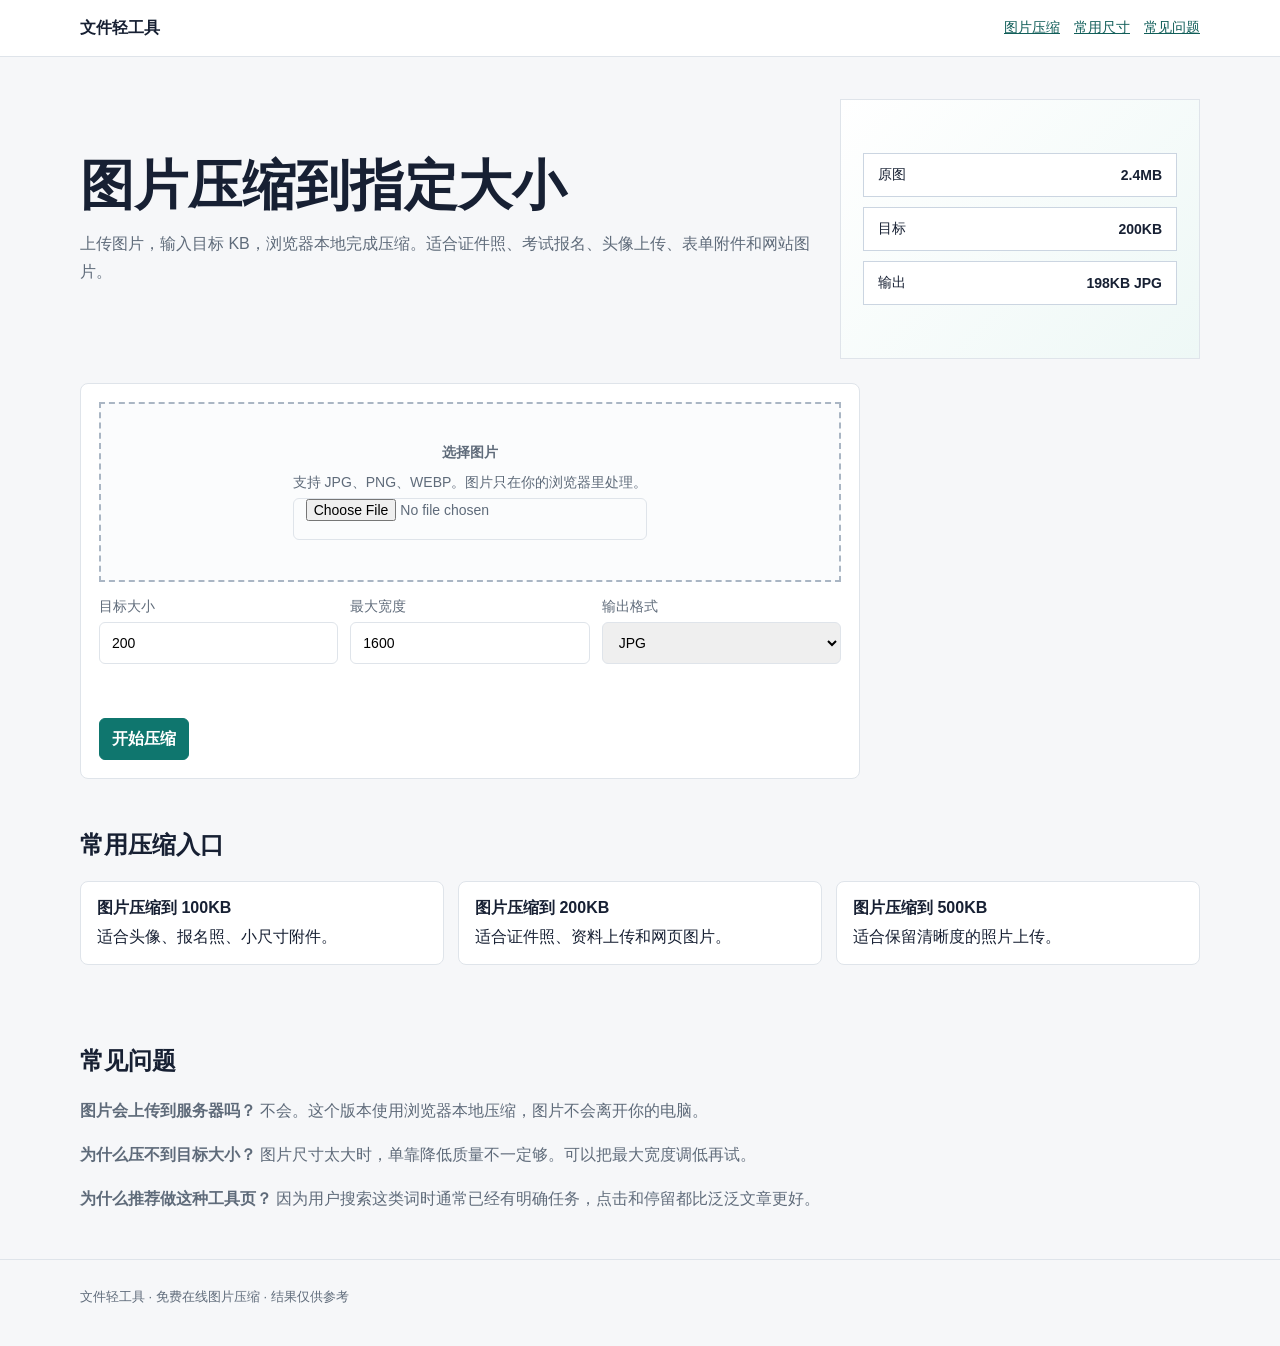
==== index.html @ c3d110ab "初版：图片压缩工具站，支持100KB/200KB/500KB长尾页" ====
<!doctype html>
<html lang="zh-CN">
  <head>
    <meta charset="utf-8">
    <meta name="viewport" content="width=device-width, initial-scale=1">
    <title>图片压缩到指定大小｜免费在线压缩 JPG/PNG 到 100KB、200KB</title>
    <meta name="description" content="上传图片，输入目标大小，在线压缩 JPG、PNG、WEBP 到指定 KB。适合报名、头像、证件照、表单上传等场景。">
    <link rel="stylesheet" href="./assets/styles.css">
  </head>
  <body>
    <header class="topbar">
      <div class="topbar-inner">
        <div class="brand">文件轻工具</div>
        <nav class="nav" aria-label="主要导航">
          <a href="#tool">图片压缩</a>
          <a href="#longtail">常用尺寸</a>
          <a href="#faq">常见问题</a>
        </nav>
      </div>
    </header>

    <main class="page">
      <section class="hero">
        <div>
          <h1>图片压缩到指定大小</h1>
          <p>上传图片，输入目标 KB，浏览器本地完成压缩。适合证件照、考试报名、头像上传、表单附件和网站图片。</p>
        </div>
        <div class="visual" aria-hidden="true">
          <div class="visual-stack">
            <div class="visual-row"><span>原图</span><strong>2.4MB</strong></div>
            <div class="visual-row"><span>目标</span><strong>200KB</strong></div>
            <div class="visual-row"><span>输出</span><strong>198KB JPG</strong></div>
          </div>
        </div>
      </section>

      <section id="tool" class="tool-shell" aria-label="图片压缩工具">
        <div class="panel">
          <div class="dropzone">
            <label>
              <strong>选择图片</strong>
              <span>支持 JPG、PNG、WEBP。图片只在你的浏览器里处理。</span>
              <input id="image-file" type="file" accept="image/*">
            </label>
          </div>

          <div class="controls">
            <label>
              目标大小
              <input id="target-kb" type="number" min="10" max="5000" value="200">
            </label>
            <label>
              最大宽度
              <input id="max-width" type="number" min="200" max="4000" value="1600">
            </label>
            <label>
              输出格式
              <select id="format">
                <option value="image/jpeg">JPG</option>
                <option value="image/webp">WEBP</option>
              </select>
            </label>
          </div>

          <p id="status" class="status" role="status"></p>
          <button id="compress-button" type="button">开始压缩</button>
        </div>

        <aside id="result" class="result" hidden aria-live="polite"></aside>
      </section>

      <section id="longtail" class="section">
        <h2>常用压缩入口</h2>
        <div class="longtail-grid">
          <a class="longtail-card" href="./tools/compress-image-to-100kb.html">
            <strong>图片压缩到 100KB</strong>
            <span>适合头像、报名照、小尺寸附件。</span>
          </a>
          <a class="longtail-card" href="./tools/compress-image-to-200kb.html">
            <strong>图片压缩到 200KB</strong>
            <span>适合证件照、资料上传和网页图片。</span>
          </a>
          <a class="longtail-card" href="./tools/compress-image-to-500kb.html">
            <strong>图片压缩到 500KB</strong>
            <span>适合保留清晰度的照片上传。</span>
          </a>
        </div>
      </section>

      <section id="faq" class="section">
        <h2>常见问题</h2>
        <p><strong>图片会上传到服务器吗？</strong> 不会。这个版本使用浏览器本地压缩，图片不会离开你的电脑。</p>
        <p><strong>为什么压不到目标大小？</strong> 图片尺寸太大时，单靠降低质量不一定够。可以把最大宽度调低再试。</p>
        <p><strong>为什么推荐做这种工具页？</strong> 因为用户搜索这类词时通常已经有明确任务，点击和停留都比泛泛文章更好。</p>
      </section>
    </main>

    <footer class="footer">
      <div class="page">文件轻工具 · 免费在线图片压缩 · 结果仅供参考</div>
    </footer>

    <script src="./assets/compress.js"></script>
  </body>
</html>
---- assets/styles.css ----
:root {
  color-scheme: light;
  --bg: #f6f7f9;
  --panel: #ffffff;
  --text: #172033;
  --muted: #5f6b7a;
  --line: #dfe4ea;
  --accent: #0f766e;
  --accent-dark: #115e59;
  --warn: #a16207;
}

* {
  box-sizing: border-box;
}

body {
  margin: 0;
  font-family: Arial, "Microsoft YaHei", sans-serif;
  background: var(--bg);
  color: var(--text);
  letter-spacing: 0;
}

a {
  color: var(--accent-dark);
}

.topbar {
  border-bottom: 1px solid var(--line);
  background: rgba(255, 255, 255, 0.92);
  position: sticky;
  top: 0;
  z-index: 2;
}

.topbar-inner,
.page {
  width: min(1120px, calc(100% - 32px));
  margin: 0 auto;
}

.topbar-inner {
  height: 56px;
  display: flex;
  align-items: center;
  justify-content: space-between;
  gap: 16px;
}

.brand {
  font-weight: 700;
}

.nav {
  display: flex;
  gap: 14px;
  font-size: 14px;
}

.hero {
  padding: 42px 0 24px;
  display: grid;
  grid-template-columns: minmax(0, 1fr) 360px;
  gap: 28px;
  align-items: center;
}

.hero h1 {
  margin: 0 0 14px;
  font-size: clamp(30px, 5vw, 54px);
  line-height: 1.08;
}

.hero p,
.section p {
  color: var(--muted);
  line-height: 1.75;
}

.visual {
  min-height: 260px;
  border: 1px solid var(--line);
  background: linear-gradient(135deg, #ffffff 0%, #eef8f6 100%);
  display: grid;
  place-items: center;
  padding: 22px;
}

.visual-stack {
  width: 100%;
  display: grid;
  gap: 10px;
}

.visual-row {
  min-height: 44px;
  border: 1px solid #cbd5e1;
  background: #fff;
  display: flex;
  align-items: center;
  justify-content: space-between;
  padding: 0 14px;
  font-size: 14px;
}

.tool-shell {
  display: grid;
  grid-template-columns: 1fr 320px;
  gap: 20px;
  align-items: start;
}

.panel,
.result,
.longtail-card {
  background: var(--panel);
  border: 1px solid var(--line);
  border-radius: 8px;
}

.panel,
.result {
  padding: 18px;
}

.dropzone {
  border: 2px dashed #aab6c4;
  background: #fbfcfd;
  min-height: 180px;
  display: grid;
  place-items: center;
  text-align: center;
  padding: 18px;
}

.dropzone strong {
  display: block;
  margin-bottom: 6px;
}

.controls {
  display: grid;
  grid-template-columns: repeat(3, minmax(0, 1fr));
  gap: 12px;
  margin-top: 16px;
}

label {
  display: grid;
  gap: 6px;
  font-size: 14px;
  color: var(--muted);
}

input,
select,
button {
  min-height: 42px;
  border: 1px solid var(--line);
  border-radius: 6px;
  padding: 0 12px;
  font: inherit;
}

button {
  cursor: pointer;
  border-color: var(--accent);
  background: var(--accent);
  color: #fff;
  font-weight: 700;
}

button:disabled {
  cursor: not-allowed;
  background: #94a3b8;
  border-color: #94a3b8;
}

.status {
  margin-top: 14px;
  color: var(--warn);
  min-height: 24px;
}

.result img {
  width: 100%;
  display: block;
  border: 1px solid var(--line);
  margin-bottom: 12px;
}

.metric {
  display: flex;
  justify-content: space-between;
  gap: 12px;
  padding: 10px 0;
  border-bottom: 1px solid var(--line);
}

.metric:last-child {
  border-bottom: 0;
}

.download {
  display: block;
  min-height: 42px;
  line-height: 42px;
  text-align: center;
  border-radius: 6px;
  background: var(--accent-dark);
  color: #fff;
  text-decoration: none;
  font-weight: 700;
  margin-top: 14px;
}

.section {
  padding: 30px 0;
}

.longtail-grid {
  display: grid;
  grid-template-columns: repeat(3, minmax(0, 1fr));
  gap: 14px;
}

.longtail-card {
  padding: 16px;
  text-decoration: none;
  color: var(--text);
}

.longtail-card strong {
  display: block;
  margin-bottom: 8px;
}

.footer {
  color: var(--muted);
  font-size: 13px;
  padding: 28px 0 40px;
  border-top: 1px solid var(--line);
}

@media (max-width: 860px) {
  .hero,
  .tool-shell,
  .controls,
  .longtail-grid {
    grid-template-columns: 1fr;
  }

  .nav {
    display: none;
  }
}
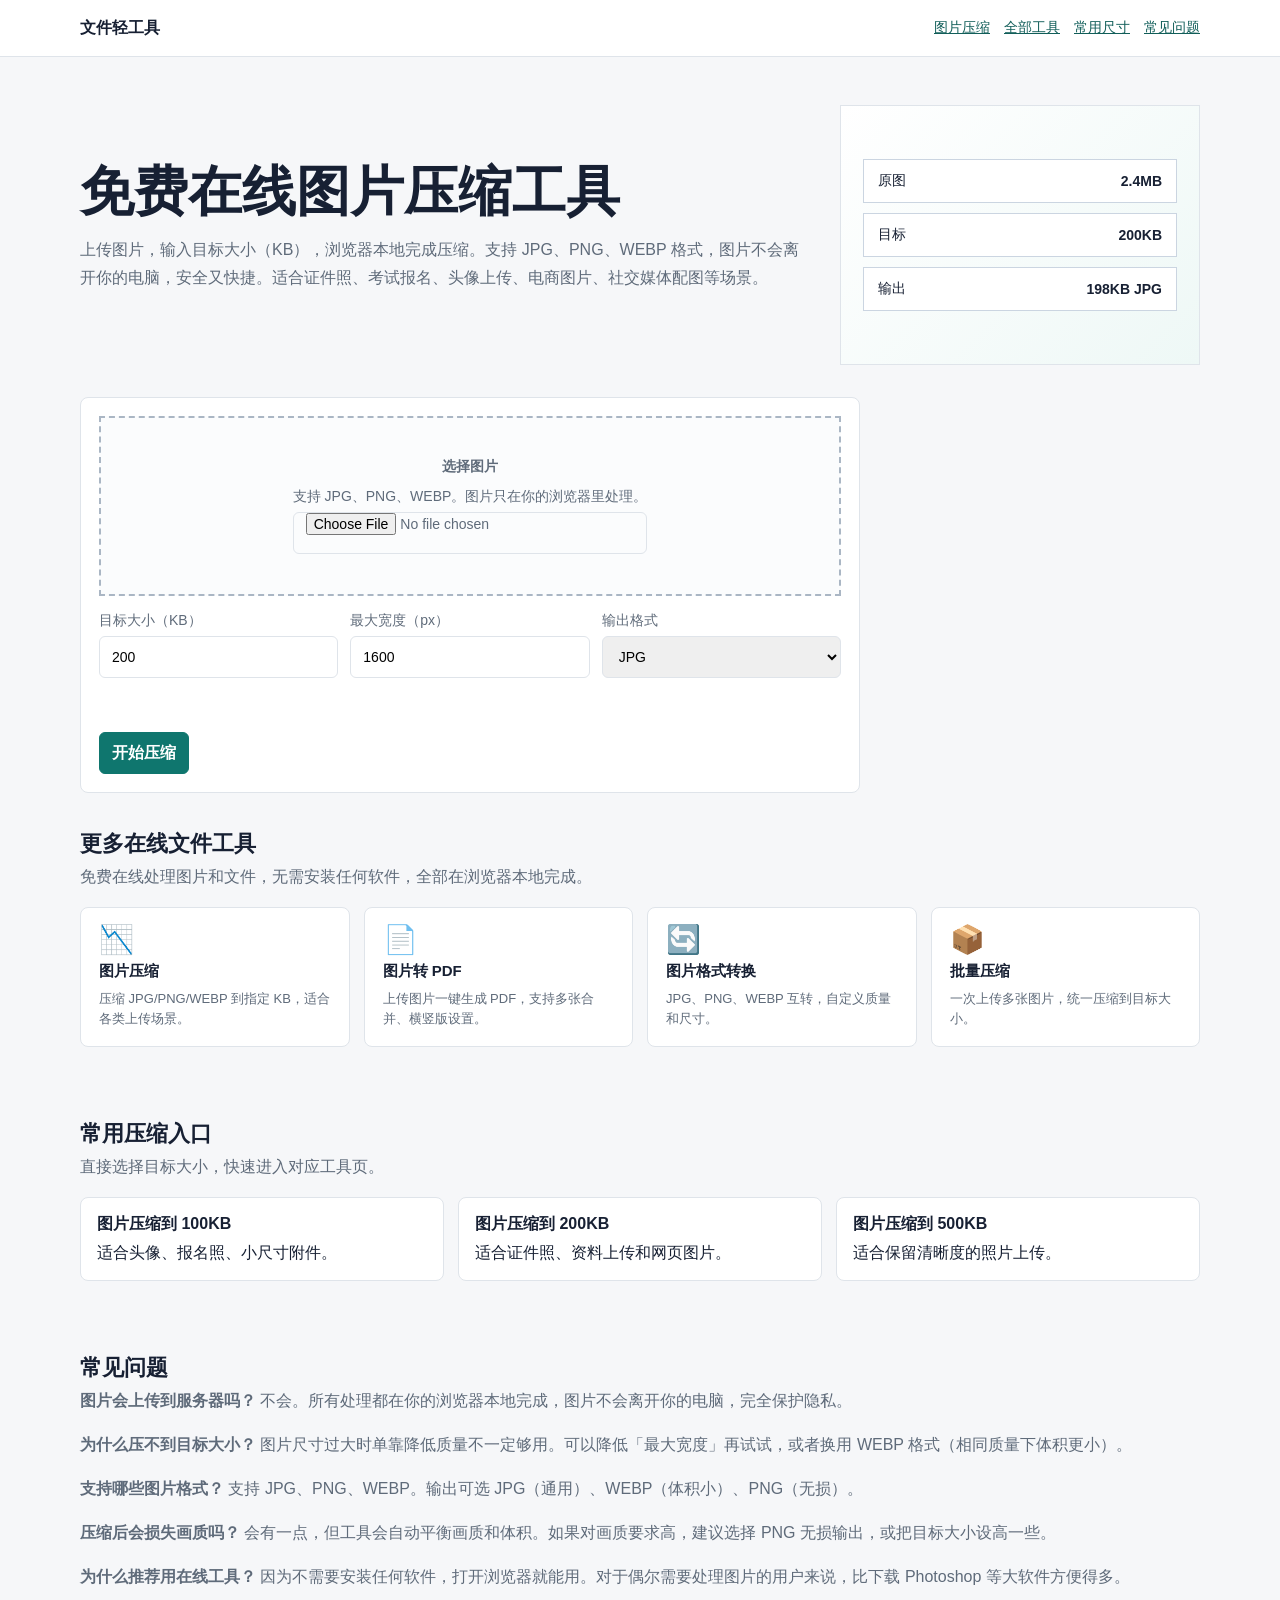
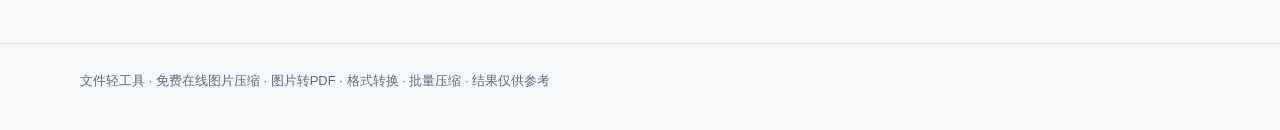
==== commit 13f26733: "新增3个工具页：图片转PDF、格式转换、批量压缩，优化样式与SEO" ====
--- a/index.html
+++ b/index.html
@@ -3,8 +3,8 @@
   <head>
     <meta charset="utf-8">
     <meta name="viewport" content="width=device-width, initial-scale=1">
-    <title>图片压缩到指定大小｜免费在线压缩 JPG/PNG 到 100KB、200KB</title>
-    <meta name="description" content="上传图片，输入目标大小，在线压缩 JPG、PNG、WEBP 到指定 KB。适合报名、头像、证件照、表单上传等场景。">
+    <title>免费在线图片压缩工具｜JPG/PNG/WEBP 压缩到指定大小</title>
+    <meta name="description" content="免费在线图片压缩，支持 JPG、PNG、WEBP 格式。浏览器本地处理，不上传服务器，保护隐私。一键压缩到 100KB、200KB、500KB 等任意大小，适合证件照、报名照片、头像、电商图片等场景。">
     <link rel="stylesheet" href="./assets/styles.css">
   </head>
   <body>
@@ -12,9 +12,10 @@
       <div class="topbar-inner">
         <div class="brand">文件轻工具</div>
         <nav class="nav" aria-label="主要导航">
-          <a href="#tool">图片压缩</a>
-          <a href="#longtail">常用尺寸</a>
-          <a href="#faq">常见问题</a>
+          <a href="./index.html#tool">图片压缩</a>
+          <a href="./index.html#tools">全部工具</a>
+          <a href="./index.html#longtail">常用尺寸</a>
+          <a href="./index.html#faq">常见问题</a>
         </nav>
       </div>
     </header>
@@ -22,8 +23,8 @@
     <main class="page">
       <section class="hero">
         <div>
-          <h1>图片压缩到指定大小</h1>
-          <p>上传图片，输入目标 KB，浏览器本地完成压缩。适合证件照、考试报名、头像上传、表单附件和网站图片。</p>
+          <h1>免费在线图片压缩工具</h1>
+          <p>上传图片，输入目标大小（KB），浏览器本地完成压缩。支持 JPG、PNG、WEBP 格式，图片不会离开你的电脑，安全又快捷。适合证件照、考试报名、头像上传、电商图片、社交媒体配图等场景。</p>
         </div>
         <div class="visual" aria-hidden="true">
           <div class="visual-stack">
@@ -46,11 +47,11 @@
 
           <div class="controls">
             <label>
-              目标大小
+              目标大小（KB）
               <input id="target-kb" type="number" min="10" max="5000" value="200">
             </label>
             <label>
-              最大宽度
+              最大宽度（px）
               <input id="max-width" type="number" min="200" max="4000" value="1600">
             </label>
             <label>
@@ -58,6 +59,7 @@
               <select id="format">
                 <option value="image/jpeg">JPG</option>
                 <option value="image/webp">WEBP</option>
+                <option value="image/png">PNG（无损）</option>
               </select>
             </label>
           </div>
@@ -69,8 +71,36 @@
         <aside id="result" class="result" hidden aria-live="polite"></aside>
       </section>
 
+      <section id="tools" class="section">
+        <h2>更多在线文件工具</h2>
+        <p>免费在线处理图片和文件，无需安装任何软件，全部在浏览器本地完成。</p>
+        <div class="tool-grid">
+          <a class="tool-card" href="./index.html">
+            <div class="icon">📉</div>
+            <strong>图片压缩</strong>
+            <span>压缩 JPG/PNG/WEBP 到指定 KB，适合各类上传场景。</span>
+          </a>
+          <a class="tool-card" href="./tools/image-to-pdf.html">
+            <div class="icon">📄</div>
+            <strong>图片转 PDF</strong>
+            <span>上传图片一键生成 PDF，支持多张合并、横竖版设置。</span>
+          </a>
+          <a class="tool-card" href="./tools/format-converter.html">
+            <div class="icon">🔄</div>
+            <strong>图片格式转换</strong>
+            <span>JPG、PNG、WEBP 互转，自定义质量和尺寸。</span>
+          </a>
+          <a class="tool-card" href="./tools/batch-compress.html">
+            <div class="icon">📦</div>
+            <strong>批量压缩</strong>
+            <span>一次上传多张图片，统一压缩到目标大小。</span>
+          </a>
+        </div>
+      </section>
+
       <section id="longtail" class="section">
         <h2>常用压缩入口</h2>
+        <p>直接选择目标大小，快速进入对应工具页。</p>
         <div class="longtail-grid">
           <a class="longtail-card" href="./tools/compress-image-to-100kb.html">
             <strong>图片压缩到 100KB</strong>
@@ -89,14 +119,16 @@
 
       <section id="faq" class="section">
         <h2>常见问题</h2>
-        <p><strong>图片会上传到服务器吗？</strong> 不会。这个版本使用浏览器本地压缩，图片不会离开你的电脑。</p>
-        <p><strong>为什么压不到目标大小？</strong> 图片尺寸太大时，单靠降低质量不一定够。可以把最大宽度调低再试。</p>
-        <p><strong>为什么推荐做这种工具页？</strong> 因为用户搜索这类词时通常已经有明确任务，点击和停留都比泛泛文章更好。</p>
+        <p><strong>图片会上传到服务器吗？</strong> 不会。所有处理都在你的浏览器本地完成，图片不会离开你的电脑，完全保护隐私。</p>
+        <p><strong>为什么压不到目标大小？</strong> 图片尺寸过大时单靠降低质量不一定够用。可以降低「最大宽度」再试试，或者换用 WEBP 格式（相同质量下体积更小）。</p>
+        <p><strong>支持哪些图片格式？</strong> 支持 JPG、PNG、WEBP。输出可选 JPG（通用）、WEBP（体积小）、PNG（无损）。</p>
+        <p><strong>压缩后会损失画质吗？</strong> 会有一点，但工具会自动平衡画质和体积。如果对画质要求高，建议选择 PNG 无损输出，或把目标大小设高一些。</p>
+        <p><strong>为什么推荐用在线工具？</strong> 因为不需要安装任何软件，打开浏览器就能用。对于偶尔需要处理图片的用户来说，比下载 Photoshop 等大软件方便得多。</p>
       </section>
     </main>
 
     <footer class="footer">
-      <div class="page">文件轻工具 · 免费在线图片压缩 · 结果仅供参考</div>
+      <div class="page">文件轻工具 · 免费在线图片压缩 · 图片转PDF · 格式转换 · 批量压缩 · 结果仅供参考</div>
     </footer>
 
     <script src="./assets/compress.js"></script>
--- a/assets/styles.css
+++ b/assets/styles.css
@@ -255,3 +255,205 @@
     display: none;
   }
 }
+
+/* ========== 增强样式 v2 ========== */
+
+/* 按钮动效 */
+button {
+  transition: transform 0.15s ease, box-shadow 0.15s ease, background 0.2s ease, border-color 0.2s ease;
+}
+button:hover:not(:disabled) {
+  transform: scale(1.02);
+  box-shadow: 0 4px 14px rgba(15, 118, 110, 0.25);
+}
+button:active:not(:disabled) {
+  transform: scale(0.97);
+  box-shadow: 0 1px 4px rgba(15, 118, 110, 0.15);
+}
+button.secondary {
+  background: transparent;
+  color: var(--accent-dark);
+  border-color: var(--accent);
+}
+button.secondary:hover:not(:disabled) {
+  background: rgba(15, 118, 110, 0.06);
+  box-shadow: 0 4px 14px rgba(15, 118, 110, 0.12);
+}
+
+/* 范围滑块 */
+input[type="range"] {
+  -webkit-appearance: none;
+  appearance: none;
+  background: var(--line);
+  height: 6px;
+  border-radius: 3px;
+  outline: none;
+  padding: 0;
+  min-height: auto;
+  cursor: pointer;
+  width: 100%;
+}
+input[type="range"]::-webkit-slider-thumb {
+  -webkit-appearance: none;
+  width: 18px;
+  height: 18px;
+  border-radius: 50%;
+  background: var(--accent);
+  cursor: pointer;
+  border: 2px solid #fff;
+  box-shadow: 0 1px 4px rgba(0,0,0,0.15);
+}
+.slider-label {
+  display: flex;
+  justify-content: space-between;
+  align-items: center;
+  font-size: 14px;
+  color: var(--muted);
+}
+.slider-label .value {
+  font-weight: 600;
+  color: var(--text);
+  min-width: 36px;
+  text-align: right;
+}
+
+/* 卡片 hover */
+.longtail-card,
+.tool-card {
+  transition: transform 0.15s ease, box-shadow 0.18s ease;
+}
+.longtail-card:hover,
+.tool-card:hover {
+  transform: translateY(-3px);
+  box-shadow: 0 6px 20px rgba(0,0,0,0.07);
+}
+
+/* 工具总览网格 */
+.tool-grid {
+  display: grid;
+  grid-template-columns: repeat(auto-fill, minmax(240px, 1fr));
+  gap: 14px;
+  margin-top: 16px;
+}
+.tool-card {
+  background: var(--panel);
+  border: 1px solid var(--line);
+  border-radius: 8px;
+  padding: 18px;
+  text-decoration: none;
+  color: var(--text);
+  display: grid;
+  gap: 8px;
+}
+.tool-card .icon {
+  font-size: 28px;
+  line-height: 1;
+}
+.tool-card strong {
+  font-size: 15px;
+}
+.tool-card span {
+  font-size: 13px;
+  color: var(--muted);
+  line-height: 1.5;
+}
+
+/* 开关/复选框美化 */
+.check-group {
+  display: flex;
+  gap: 14px;
+  flex-wrap: wrap;
+  align-items: center;
+}
+.check-group label {
+  display: flex;
+  align-items: center;
+  gap: 6px;
+  font-size: 14px;
+  color: var(--text);
+  cursor: pointer;
+  min-height: 0;
+}
+.check-group input[type="checkbox"] {
+  width: 18px;
+  height: 18px;
+  accent-color: var(--accent);
+  min-height: auto;
+  padding: 0;
+  cursor: pointer;
+}
+
+/* 结果区增强 */
+.result-list {
+  display: grid;
+  gap: 14px;
+}
+.result-item {
+  display: grid;
+  grid-template-columns: 1fr auto;
+  gap: 10px;
+  align-items: center;
+  padding: 12px;
+  background: #fbfcfd;
+  border: 1px solid var(--line);
+  border-radius: 6px;
+}
+.result-item .info {
+  font-size: 14px;
+  line-height: 1.5;
+}
+.result-item .info strong {
+  display: block;
+  margin-bottom: 4px;
+}
+.result-item .size {
+  color: var(--muted);
+  font-size: 13px;
+}
+.result-item button,
+.result-item .download {
+  margin: 0;
+  min-height: 36px;
+  line-height: 36px;
+  font-size: 13px;
+  padding: 0 14px;
+}
+
+/* 工具页面顶部提示 */
+.tool-notice {
+  font-size: 13px;
+  color: var(--muted);
+  background: #fbfcfd;
+  border: 1px solid var(--line);
+  border-radius: 6px;
+  padding: 10px 14px;
+  margin-bottom: 16px;
+}
+
+/* 间距微调 */
+.hero {
+  padding: 48px 0 32px;
+}
+.section {
+  padding: 36px 0;
+}
+.section h2 {
+  margin: 0 0 4px;
+  font-size: 22px;
+}
+.section > p {
+  margin: 0 0 16px;
+}
+
+/* 移动端优化 */
+@media (max-width: 860px) {
+  .tool-grid {
+    grid-template-columns: repeat(2, 1fr);
+  }
+  .result-item {
+    grid-template-columns: 1fr;
+  }
+  .hero {
+    padding: 32px 0 20px;
+  }
+}
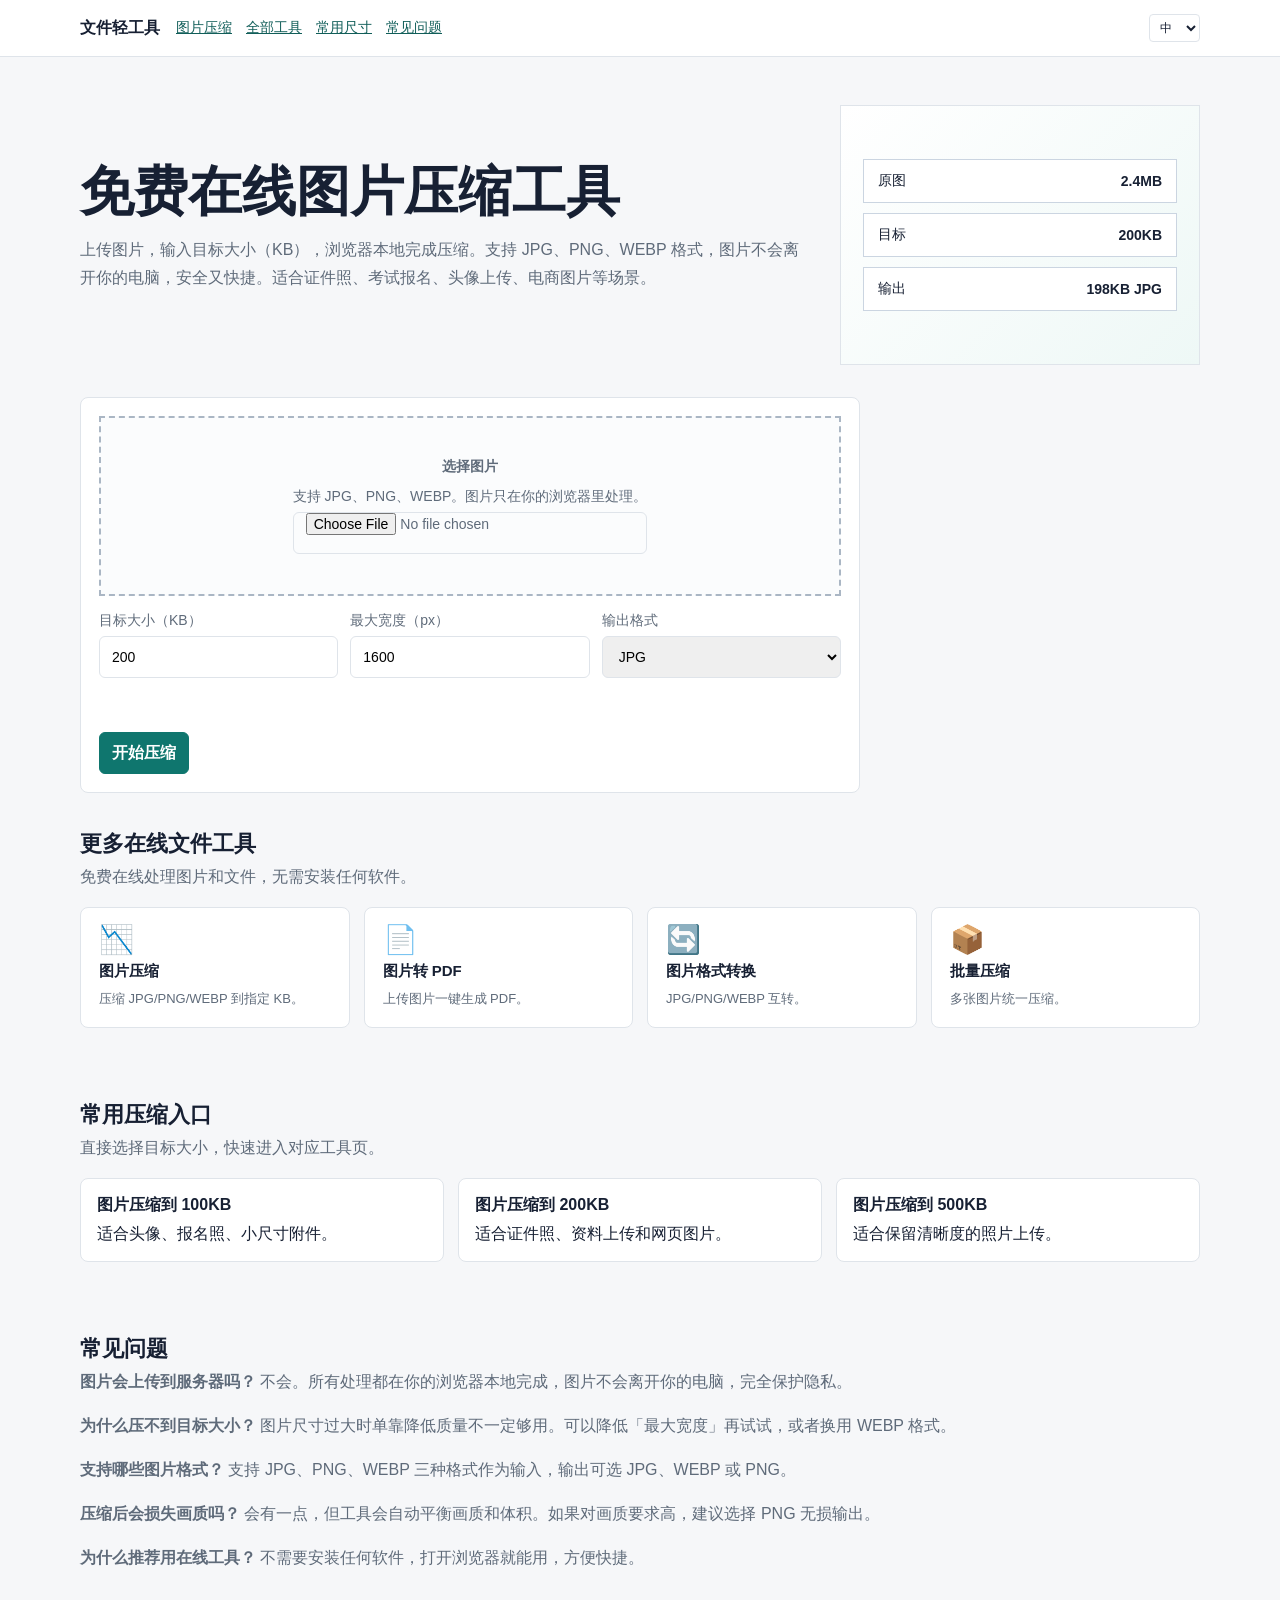
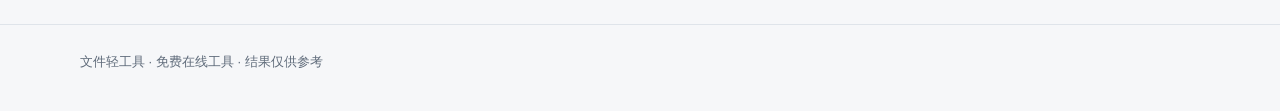
==== commit fd11bcfa: "新增多语言切换：支持中文/EN/日/한/ES，右上角语言选择器，所有页面data-i18n覆盖" ====
--- a/index.html
+++ b/index.html
@@ -3,28 +3,38 @@
   <head>
     <meta charset="utf-8">
     <meta name="viewport" content="width=device-width, initial-scale=1">
-    <title>免费在线图片压缩工具｜JPG/PNG/WEBP 压缩到指定大小</title>
+    <title data-i18n="index-hero-title">免费在线图片压缩工具｜JPG/PNG/WEBP 压缩到指定大小</title>
     <meta name="description" content="免费在线图片压缩，支持 JPG、PNG、WEBP 格式。浏览器本地处理，不上传服务器，保护隐私。一键压缩到 100KB、200KB、500KB 等任意大小，适合证件照、报名照片、头像、电商图片等场景。">
     <link rel="stylesheet" href="./assets/styles.css">
+    <script src="./assets/i18n.js"></script>
   </head>
   <body>
     <header class="topbar">
       <div class="topbar-inner">
-        <div class="brand">文件轻工具</div>
+        <div class="brand" data-i18n="brand">文件轻工具</div>
         <nav class="nav" aria-label="主要导航">
-          <a href="./index.html#tool">图片压缩</a>
-          <a href="./index.html#tools">全部工具</a>
-          <a href="./index.html#longtail">常用尺寸</a>
-          <a href="./index.html#faq">常见问题</a>
+          <a href="./index.html#tool" data-i18n="nav-compress">图片压缩</a>
+          <a href="./index.html#tools" data-i18n="nav-tools">全部工具</a>
+          <a href="./index.html#longtail" data-i18n="nav-sizes">常用尺寸</a>
+          <a href="./index.html#faq" data-i18n="nav-faq">常见问题</a>
         </nav>
+        <div class="topbar-right">
+          <select id="lang-select" class="lang-select" onchange="switchLanguage(this.value)" aria-label="语言切换">
+            <option value="zh-CN">中</option>
+            <option value="en">EN</option>
+            <option value="ja">日</option>
+            <option value="ko">한</option>
+            <option value="es">ES</option>
+          </select>
+        </div>
       </div>
     </header>
 
     <main class="page">
       <section class="hero">
         <div>
-          <h1>免费在线图片压缩工具</h1>
-          <p>上传图片，输入目标大小（KB），浏览器本地完成压缩。支持 JPG、PNG、WEBP 格式，图片不会离开你的电脑，安全又快捷。适合证件照、考试报名、头像上传、电商图片、社交媒体配图等场景。</p>
+          <h1 data-i18n="index-hero-title">免费在线图片压缩工具</h1>
+          <p data-i18n="index-hero-desc">上传图片，输入目标大小（KB），浏览器本地完成压缩。支持 JPG、PNG、WEBP 格式，图片不会离开你的电脑，安全又快捷。适合证件照、考试报名、头像上传、电商图片等场景。</p>
         </div>
         <div class="visual" aria-hidden="true">
           <div class="visual-stack">
@@ -39,96 +49,96 @@
         <div class="panel">
           <div class="dropzone">
             <label>
-              <strong>选择图片</strong>
-              <span>支持 JPG、PNG、WEBP。图片只在你的浏览器里处理。</span>
+              <strong data-i18n="dropzone-label">选择图片</strong>
+              <span data-i18n="dropzone-hint">支持 JPG、PNG、WEBP。图片只在你的浏览器里处理。</span>
               <input id="image-file" type="file" accept="image/*">
             </label>
           </div>
 
           <div class="controls">
             <label>
-              目标大小（KB）
+              <span data-i18n="label-target">目标大小（KB）</span>
               <input id="target-kb" type="number" min="10" max="5000" value="200">
             </label>
             <label>
-              最大宽度（px）
+              <span data-i18n="label-width">最大宽度（px）</span>
               <input id="max-width" type="number" min="200" max="4000" value="1600">
             </label>
             <label>
-              输出格式
+              <span data-i18n="label-format">输出格式</span>
               <select id="format">
-                <option value="image/jpeg">JPG</option>
-                <option value="image/webp">WEBP</option>
-                <option value="image/png">PNG（无损）</option>
+                <option value="image/jpeg" data-i18n="select-jpg">JPG</option>
+                <option value="image/webp" data-i18n="select-webp">WEBP</option>
+                <option value="image/png" data-i18n="select-png">PNG（无损）</option>
               </select>
             </label>
           </div>
 
           <p id="status" class="status" role="status"></p>
-          <button id="compress-button" type="button">开始压缩</button>
+          <button id="compress-button" type="button" data-i18n="button-compress">开始压缩</button>
         </div>
 
         <aside id="result" class="result" hidden aria-live="polite"></aside>
       </section>
 
       <section id="tools" class="section">
-        <h2>更多在线文件工具</h2>
-        <p>免费在线处理图片和文件，无需安装任何软件，全部在浏览器本地完成。</p>
+        <h2 data-i18n="more-tools">更多在线文件工具</h2>
+        <p data-i18n="more-tools-desc">免费在线处理图片和文件，无需安装任何软件，全部在浏览器本地完成。</p>
         <div class="tool-grid">
           <a class="tool-card" href="./index.html">
             <div class="icon">📉</div>
-            <strong>图片压缩</strong>
-            <span>压缩 JPG/PNG/WEBP 到指定 KB，适合各类上传场景。</span>
+            <strong data-i18n="card-compress">图片压缩</strong>
+            <span data-i18n="card-compress-desc">压缩 JPG/PNG/WEBP 到指定 KB，适合各类上传场景。</span>
           </a>
           <a class="tool-card" href="./tools/image-to-pdf.html">
             <div class="icon">📄</div>
-            <strong>图片转 PDF</strong>
-            <span>上传图片一键生成 PDF，支持多张合并、横竖版设置。</span>
+            <strong data-i18n="card-pdf">图片转 PDF</strong>
+            <span data-i18n="card-pdf-desc">上传图片一键生成 PDF，支持多张合并、横竖版设置。</span>
           </a>
           <a class="tool-card" href="./tools/format-converter.html">
             <div class="icon">🔄</div>
-            <strong>图片格式转换</strong>
-            <span>JPG、PNG、WEBP 互转，自定义质量和尺寸。</span>
+            <strong data-i18n="card-format">图片格式转换</strong>
+            <span data-i18n="card-format-desc">JPG、PNG、WEBP 互转，自定义质量和尺寸。</span>
           </a>
           <a class="tool-card" href="./tools/batch-compress.html">
             <div class="icon">📦</div>
-            <strong>批量压缩</strong>
-            <span>一次上传多张图片，统一压缩到目标大小。</span>
+            <strong data-i18n="card-batch">批量压缩</strong>
+            <span data-i18n="card-batch-desc">一次上传多张图片，统一压缩到目标大小。</span>
           </a>
         </div>
       </section>
 
       <section id="longtail" class="section">
-        <h2>常用压缩入口</h2>
-        <p>直接选择目标大小，快速进入对应工具页。</p>
+        <h2 data-i18n="sizes-title">常用压缩入口</h2>
+        <p data-i18n="sizes-desc">直接选择目标大小，快速进入对应工具页。</p>
         <div class="longtail-grid">
           <a class="longtail-card" href="./tools/compress-image-to-100kb.html">
-            <strong>图片压缩到 100KB</strong>
-            <span>适合头像、报名照、小尺寸附件。</span>
+            <strong data-i18n="size-100">图片压缩到 100KB</strong>
+            <span data-i18n="size-100-desc">适合头像、报名照、小尺寸附件。</span>
           </a>
           <a class="longtail-card" href="./tools/compress-image-to-200kb.html">
-            <strong>图片压缩到 200KB</strong>
-            <span>适合证件照、资料上传和网页图片。</span>
+            <strong data-i18n="size-200">图片压缩到 200KB</strong>
+            <span data-i18n="size-200-desc">适合证件照、资料上传和网页图片。</span>
           </a>
           <a class="longtail-card" href="./tools/compress-image-to-500kb.html">
-            <strong>图片压缩到 500KB</strong>
-            <span>适合保留清晰度的照片上传。</span>
+            <strong data-i18n="size-500">图片压缩到 500KB</strong>
+            <span data-i18n="size-500-desc">适合保留清晰度的照片上传。</span>
           </a>
         </div>
       </section>
 
       <section id="faq" class="section">
-        <h2>常见问题</h2>
-        <p><strong>图片会上传到服务器吗？</strong> 不会。所有处理都在你的浏览器本地完成，图片不会离开你的电脑，完全保护隐私。</p>
-        <p><strong>为什么压不到目标大小？</strong> 图片尺寸过大时单靠降低质量不一定够用。可以降低「最大宽度」再试试，或者换用 WEBP 格式（相同质量下体积更小）。</p>
-        <p><strong>支持哪些图片格式？</strong> 支持 JPG、PNG、WEBP。输出可选 JPG（通用）、WEBP（体积小）、PNG（无损）。</p>
-        <p><strong>压缩后会损失画质吗？</strong> 会有一点，但工具会自动平衡画质和体积。如果对画质要求高，建议选择 PNG 无损输出，或把目标大小设高一些。</p>
-        <p><strong>为什么推荐用在线工具？</strong> 因为不需要安装任何软件，打开浏览器就能用。对于偶尔需要处理图片的用户来说，比下载 Photoshop 等大软件方便得多。</p>
+        <h2 data-i18n="nav-faq">常见问题</h2>
+        <p><strong data-i18n="index-faq-q1">图片会上传到服务器吗？</strong> <span data-i18n="index-faq-a1">不会。所有处理都在你的浏览器本地完成，图片不会离开你的电脑，完全保护隐私。</span></p>
+        <p><strong data-i18n="index-faq-q2">为什么压不到目标大小？</strong> <span data-i18n="index-faq-a2">图片尺寸过大时单靠降低质量不一定够用。可以降低「最大宽度」再试试，或者换用 WEBP 格式。</span></p>
+        <p><strong data-i18n="index-faq-q3">支持哪些图片格式？</strong> <span data-i18n="index-faq-a3">支持 JPG、PNG、WEBP 三种格式作为输入，输出可选 JPG、WEBP 或 PNG。</span></p>
+        <p><strong data-i18n="index-faq-q4">压缩后会损失画质吗？</strong> <span data-i18n="index-faq-a4">会有一点，但工具会自动平衡画质和体积。如果对画质要求高，建议选择 PNG 无损输出。</span></p>
+        <p><strong data-i18n="index-faq-q5">为什么推荐用在线工具？</strong> <span data-i18n="index-faq-a5">不需要安装任何软件，打开浏览器就能用，方便快捷。</span></p>
       </section>
     </main>
 
     <footer class="footer">
-      <div class="page">文件轻工具 · 免费在线图片压缩 · 图片转PDF · 格式转换 · 批量压缩 · 结果仅供参考</div>
+      <div class="page" data-i18n="footer">文件轻工具 · 免费在线图片压缩 · 图片转PDF · 格式转换 · 批量压缩 · 结果仅供参考</div>
     </footer>
 
     <script src="./assets/compress.js"></script>
--- a/assets/styles.css
+++ b/assets/styles.css
@@ -457,3 +457,33 @@
     padding: 32px 0 20px;
   }
 }
+
+/* ========== 语言选择器 ========== */
+.lang-select {
+  min-height: 28px;
+  height: 28px;
+  padding: 0 6px;
+  font-size: 12px;
+  border: 1px solid var(--line);
+  border-radius: 4px;
+  background: #fff;
+  color: var(--text);
+  cursor: pointer;
+  outline: none;
+  width: auto;
+  min-width: 44px;
+}
+.lang-select:hover {
+  border-color: var(--accent);
+}
+.lang-select:focus-visible {
+  border-color: var(--accent);
+  box-shadow: 0 0 0 2px rgba(15, 118, 110, 0.15);
+}
+
+.topbar-right {
+  display: flex;
+  align-items: center;
+  gap: 10px;
+  margin-left: auto;
+}
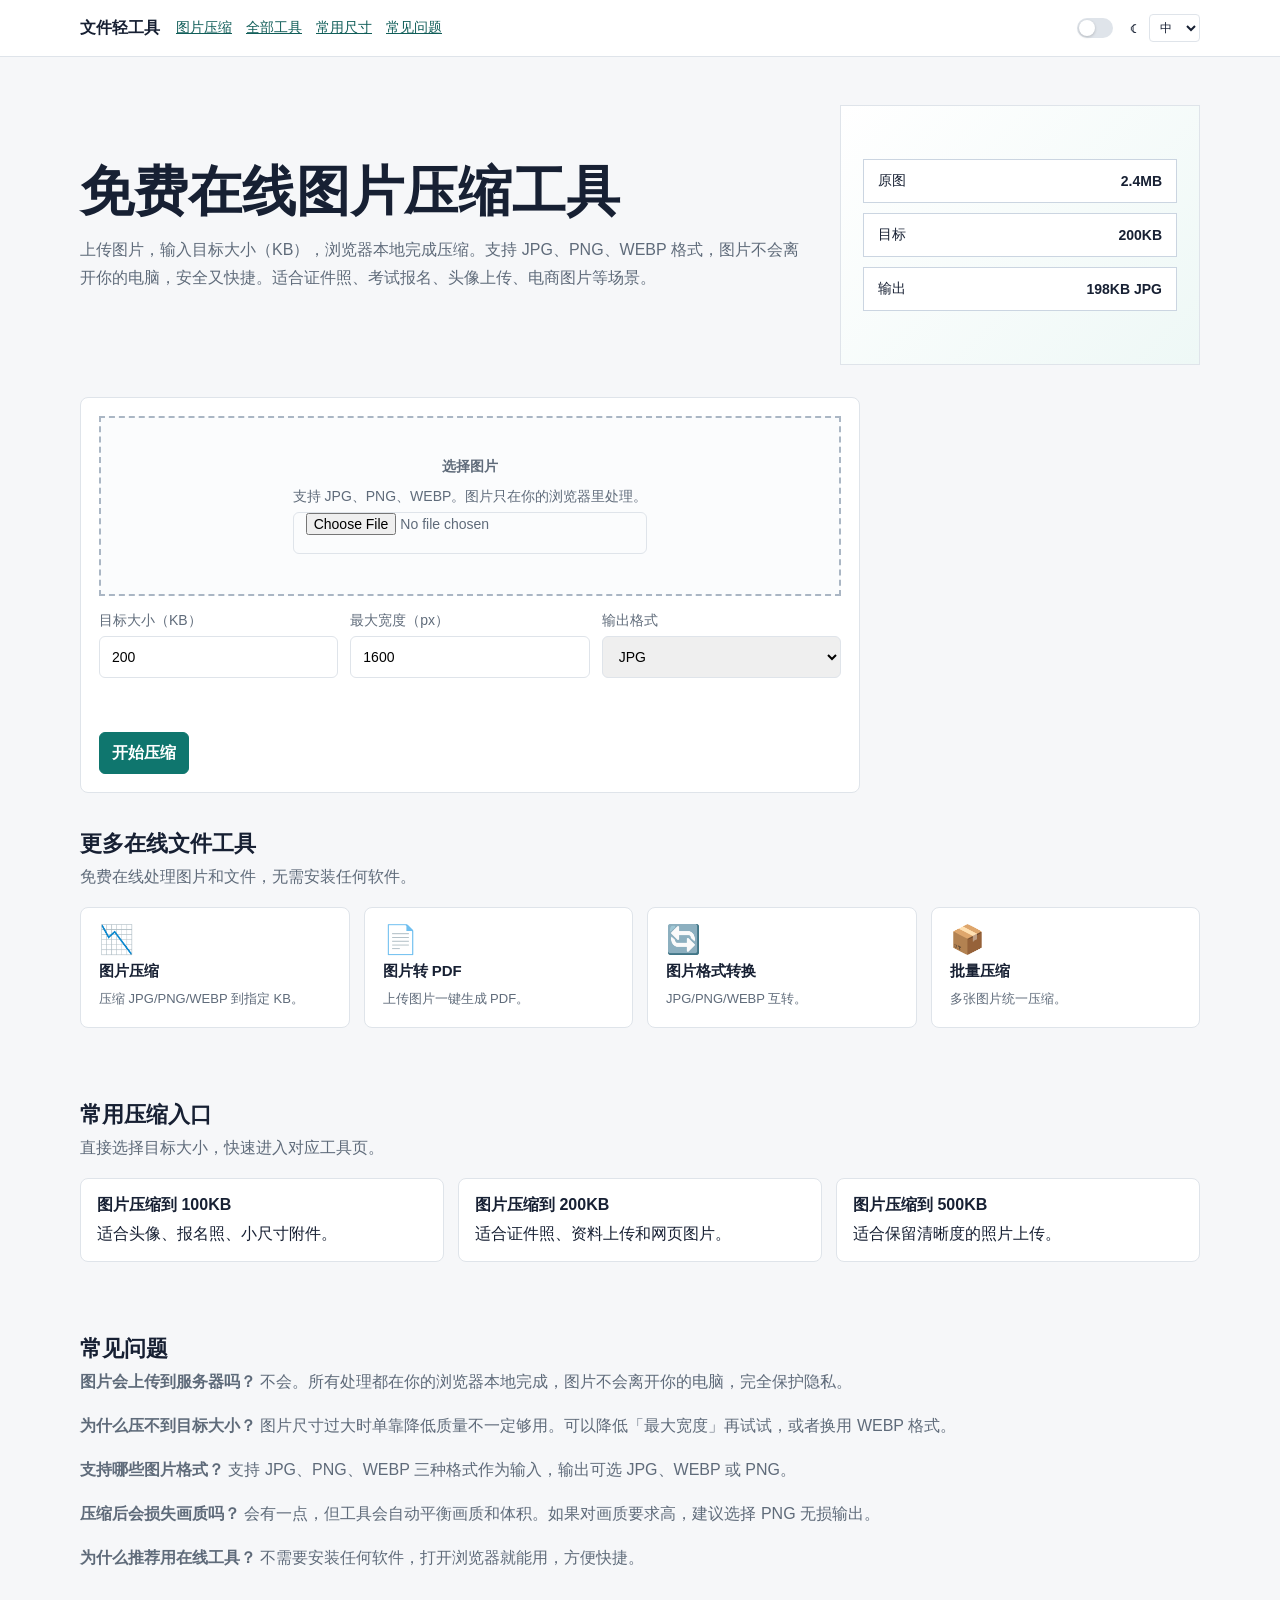
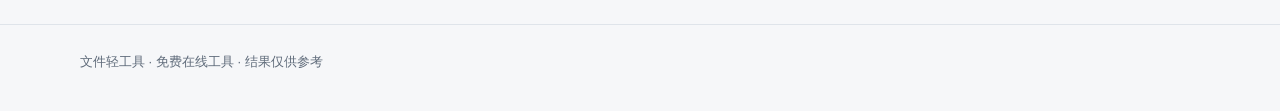
==== commit 6b1647e3: "新增夜间模式：极简开关按钮，支持左右切换，localStorage持久化" ====
--- a/index.html
+++ b/index.html
@@ -6,7 +6,7 @@
     <title data-i18n="index-hero-title">免费在线图片压缩工具｜JPG/PNG/WEBP 压缩到指定大小</title>
     <meta name="description" content="免费在线图片压缩，支持 JPG、PNG、WEBP 格式。浏览器本地处理，不上传服务器，保护隐私。一键压缩到 100KB、200KB、500KB 等任意大小，适合证件照、报名照片、头像、电商图片等场景。">
     <link rel="stylesheet" href="./assets/styles.css">
-    <script src="./assets/i18n.js"></script>
+    <script src="./assets/theme.js"></script><script src="./assets/i18n.js"></script>
   </head>
   <body>
     <header class="topbar">
@@ -19,7 +19,16 @@
           <a href="./index.html#faq" data-i18n="nav-faq">常见问题</a>
         </nav>
         <div class="topbar-right">
-          <select id="lang-select" class="lang-select" onchange="switchLanguage(this.value)" aria-label="语言切换">
+                    <div id="theme-toggle" class="theme-toggle" onclick="toggleTheme()" data-theme="light" title="切换夜间模式">
+            <div class="theme-toggle-track">
+              <div class="theme-toggle-thumb"></div>
+            </div>
+            <div class="theme-toggle-icon">
+              <span class="sun">☀</span>
+              <span class="moon">☾</span>
+            </div>
+          </div>
+          <select id="lang-select" class="lang-select" onchange="switchLanguage(this.value)" aria-label="语言切换"> onchange="switchLanguage(this.value)" aria-label="语言切换">
             <option value="zh-CN">中</option>
             <option value="en">EN</option>
             <option value="ja">日</option>
@@ -144,3 +153,4 @@
     <script src="./assets/compress.js"></script>
   </body>
 </html>
+
--- a/assets/styles.css
+++ b/assets/styles.css
@@ -487,3 +487,102 @@
   gap: 10px;
   margin-left: auto;
 }
+
+
+/* ========== 夜间模式 ========== */
+body.dark {
+  --bg: #0f0f0f;
+  --panel: #1a1a1a;
+  --text: #e8e8e8;
+  --muted: #888888;
+  --line: #2a2a2a;
+  --accent: #2dd4a8;
+  --accent-dark: #24b88e;
+  --warn: #d4a017;
+}
+
+body.dark .topbar {
+  background: rgba(26, 26, 26, 0.92);
+}
+body.dark .dropzone {
+  background: #141414;
+  border-color: #333;
+}
+body.dark .visual {
+  background: linear-gradient(135deg, #1a1a1a 0%, #0f1f1a 100%);
+}
+body.dark .visual-row {
+  border-color: #333;
+  background: #1a1a1a;
+}
+body.dark .dropzone {
+  background: #141414;
+}
+body.dark .result-item {
+  background: #141414;
+  border-color: #2a2a2a;
+}
+body.dark .tool-notice {
+  background: #141414;
+  border-color: #2a2a2a;
+}
+
+/* ========== 夜间模式切换按钮 ========== */
+.theme-toggle {
+  display: flex;
+  align-items: center;
+  gap: 6px;
+  cursor: pointer;
+  user-select: none;
+  padding: 0 2px;
+}
+
+.theme-toggle-track {
+  width: 36px;
+  height: 20px;
+  background: var(--line);
+  border-radius: 10px;
+  position: relative;
+  transition: background 0.25s ease;
+  flex-shrink: 0;
+}
+
+.theme-toggle-thumb {
+  width: 16px;
+  height: 16px;
+  background: #fff;
+  border-radius: 50%;
+  position: absolute;
+  top: 2px;
+  left: 2px;
+  transition: transform 0.25s ease;
+  box-shadow: 0 1px 3px rgba(0,0,0,0.2);
+}
+
+.theme-toggle-icon {
+  font-size: 14px;
+  line-height: 1;
+  flex-shrink: 0;
+}
+
+body.dark .theme-toggle-track {
+  background: var(--accent);
+}
+
+body.dark .theme-toggle-thumb {
+  transform: translateX(16px);
+}
+
+body.dark .theme-toggle-icon .sun {
+  opacity: 1;
+}
+body.dark .theme-toggle-icon .moon {
+  opacity: 0;
+}
+
+.theme-toggle-icon .sun {
+  opacity: 0;
+}
+.theme-toggle-icon .moon {
+  opacity: 1;
+}
